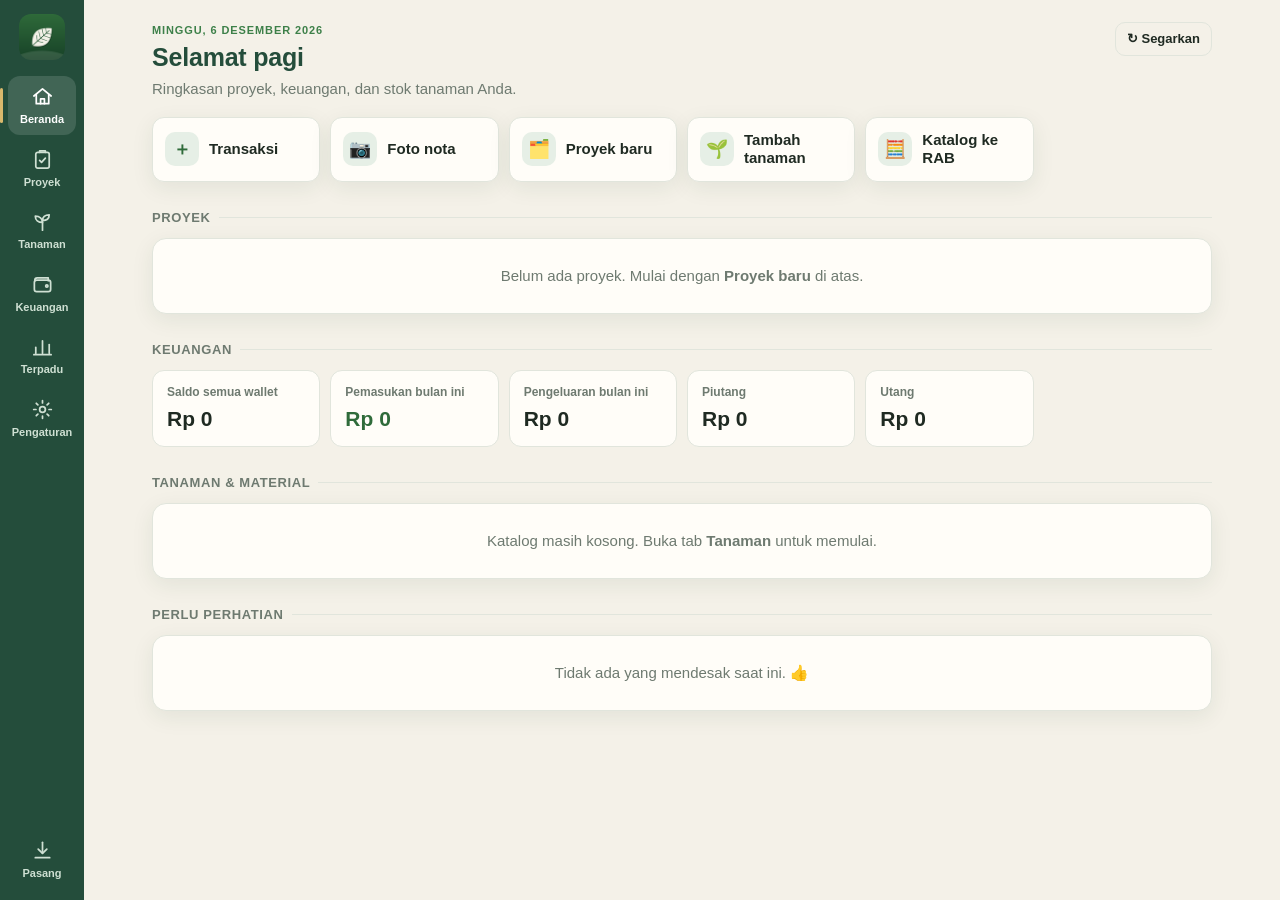
==== juned-landscape-project/index.html @ a7558263 "Juned Landscape" ====
<!doctype html>
<html lang="id">
<head>
<meta charset="utf-8">
<meta name="viewport" content="width=device-width,initial-scale=1,viewport-fit=cover">
<title>Juned Landscape Project</title>
<meta name="description" content="Juned Landscape Project: manajemen proyek lanskap, katalog tanaman &amp; material, dan keuangan dalam satu aplikasi.">
<meta name="theme-color" content="#244d3b">
<link rel="manifest" href="manifest.webmanifest">
<link rel="icon" type="image/png" sizes="32x32" href="icons/favicon-32.png">
<link rel="apple-touch-icon" href="icons/apple-touch-icon.png">
<meta name="apple-mobile-web-app-capable" content="yes">
<meta name="mobile-web-app-capable" content="yes">
<meta name="apple-mobile-web-app-title" content="Juned LP">
<meta name="apple-mobile-web-app-status-bar-style" content="black-translucent">
<meta name="format-detection" content="telephone=no">
<link rel="stylesheet" href="shell.css">
</head>
<body>
<div id="app">
  <aside id="rail" aria-label="Navigasi utama">
    <img class="brand" src="icons/logo-96.png" alt="Juned Landscape Project" width="46" height="46">
    <div id="railNav" style="display:contents"></div>
    <div class="grow"></div>
    <button class="nb inst" id="railInstall" hidden title="Pasang aplikasi"></button>
  </aside>

  <main id="stage">
    <section class="view on" id="v-home" aria-label="Beranda"><div class="page" id="homeBody"></div></section>
    <section class="view" id="v-terpadu" aria-label="Terpadu"><div class="page" id="terpaduBody"></div></section>
    <section class="view" id="v-setelan" aria-label="Pengaturan"><div class="page" id="setelanBody"></div></section>
    <!-- iframe modul dibuat saat pertama dibuka: proyek, tanaman, keuangan -->
  </main>

  <nav id="tabbar" aria-label="Navigasi utama"></nav>
</div>
<div id="toast" role="status" aria-live="polite"></div>
<div id="overlay"></div>

<noscript><p style="padding:20px;color:#fff">Aplikasi ini membutuhkan JavaScript.</p></noscript>
<script src="lib/kv.js"></script>
<script src="lib/common.js"></script>
<script src="shell-core.js"></script>
<script src="shell-pages.js"></script>
<script src="shell-bridge.js"></script>
</body>
</html>
---- juned-landscape-project/shell.css ----
:root{
  --g1:#244d3b;--g2:#2f6b3a;--g3:#3d8049;--mint:#e6efe6;
  --cream:#f4f1e8;--paper:#fffdf8;--ink:#1f2a22;--mut:#6e7a70;--line:#e1e5dc;
  --gold:#d9b86c;--red:#b54845;--clay:#c2410c;--blue:#2b6cb0;
  --rail:84px;--tab:60px;--r:14px;
  --sat:env(safe-area-inset-top,0px);--sab:env(safe-area-inset-bottom,0px);--sal:env(safe-area-inset-left,0px);--sar:env(safe-area-inset-right,0px);
  --shadow:0 6px 22px #1f3a2a14;
}
*{box-sizing:border-box}
html,body{height:100%;margin:0}
body{background:var(--g1);color:var(--ink);font:15px/1.5 -apple-system,BlinkMacSystemFont,"Segoe UI",Roboto,"Helvetica Neue",Arial,sans-serif;-webkit-font-smoothing:antialiased;overscroll-behavior:none;padding-top:var(--sat)}
button,input,select,textarea{font:inherit;color:inherit}
button{cursor:pointer;-webkit-tap-highlight-color:transparent;touch-action:manipulation}
[hidden]{display:none!important}

#app{display:flex;height:100%;height:100dvh;max-height:calc(100dvh - var(--sat));background:var(--cream);overflow:hidden}
@supports not (height:100dvh){#app{height:calc(100vh - var(--sat))}}

/* ---------- Rail (desktop / iPad / landscape) ---------- */
#rail{width:calc(var(--rail) + var(--sal));flex:0 0 auto;background:var(--g1);color:#fff;display:flex;flex-direction:column;align-items:center;padding:12px 0 calc(12px + var(--sab)) var(--sal);gap:4px;overflow-y:auto;scrollbar-width:none}
#rail::-webkit-scrollbar{display:none}
#rail .brand{width:46px;height:46px;border-radius:12px;margin:2px 0 12px;display:block}
.nb{width:68px;border:0;background:transparent;color:#cfe0d3;border-radius:12px;padding:9px 2px 7px;display:flex;flex-direction:column;align-items:center;gap:3px;font-size:11px;font-weight:600;position:relative}
.nb svg{width:23px;height:23px;stroke:currentColor;fill:none;stroke-width:1.8;stroke-linecap:round;stroke-linejoin:round}
.nb:hover{background:#ffffff14;color:#fff}
.nb.on{background:#ffffff22;color:#fff}
.nb.on::before{content:"";position:absolute;left:-8px;top:12px;bottom:12px;width:3px;border-radius:3px;background:var(--gold)}
#rail .grow{flex:1}
#rail .inst{margin-top:6px}

/* ---------- Stage ---------- */
#stage{flex:1;min-width:0;position:relative;background:var(--cream)}
.view{position:absolute;inset:0;overflow:auto;-webkit-overflow-scrolling:touch;display:none}
.view.on{display:block}
iframe.view{border:0;width:100%;height:100%;background:var(--cream)}
.page{max-width:1100px;margin:0 auto;padding:22px 20px 48px}

/* ---------- Tab bar (phone) ---------- */
#tabbar{display:none;background:#fffdf8f2;border-top:1px solid var(--line);padding:4px 4px calc(4px + var(--sab));backdrop-filter:blur(14px);-webkit-backdrop-filter:blur(14px)}
#tabbar .nb{flex:1;width:auto;color:var(--mut);padding:6px 2px 4px;border-radius:10px}
#tabbar .nb.on{background:transparent;color:var(--g2)}
#tabbar .nb.on::before{display:none}
#tabbar .nb.on svg{stroke-width:2.2}
@media (max-width:700px){
  #app{flex-direction:column}
  #rail{display:none}
  #tabbar{display:flex;flex:0 0 auto}
  .page{padding:16px 14px 36px}
}

/* ---------- Typography / cards ---------- */
h1,h2,h3{margin:0;letter-spacing:-.2px}
.ph{display:flex;align-items:flex-start;justify-content:space-between;gap:12px;margin-bottom:16px;flex-wrap:wrap}
.ph h1{font-size:25px;font-weight:800;color:var(--g1)}
.ph p{margin:2px 0 0;color:var(--mut)}
.eyebrow{font-size:11px;font-weight:800;letter-spacing:.9px;color:var(--g3);text-transform:uppercase}
.sec{font-size:13px;font-weight:800;letter-spacing:.6px;text-transform:uppercase;color:var(--mut);margin:26px 0 10px;display:flex;align-items:center;gap:8px}
.sec::after{content:"";flex:1;height:1px;background:var(--line)}
.card{background:var(--paper);border:1px solid var(--line);border-radius:var(--r);padding:16px;box-shadow:var(--shadow)}
.card h3{font-size:16px;font-weight:800}
.small,small{color:var(--mut);font-size:13px}
.grid{display:grid;gap:10px}
.stats{grid-template-columns:repeat(auto-fill,minmax(155px,1fr))}
.stat{background:var(--paper);border:1px solid var(--line);border-radius:12px;padding:12px 14px}
.stat span{display:block;font-size:12px;color:var(--mut);font-weight:600}
.stat b{display:block;font-size:21px;font-weight:800;margin-top:2px;overflow-wrap:anywhere}
.stat small{display:block;margin-top:1px}
.stat.warn b{color:var(--clay)}.stat.good b{color:var(--g2)}.stat.bad b{color:var(--red)}
.stat.lock b{font-size:15px;color:var(--mut)}

/* ---------- Buttons / inputs ---------- */
.btn{border:0;background:var(--g2);color:#fff;border-radius:10px;padding:10px 16px;font-weight:700;min-height:42px;display:inline-flex;align-items:center;justify-content:center;gap:7px}
.btn:hover{background:var(--g3)}
.btn.ghost{background:transparent;color:var(--ink);border:1px solid var(--line)}
.btn.ghost:hover{background:#eef2e9}
.btn.danger{background:var(--red)}
.btn.sm{padding:6px 11px;min-height:34px;font-size:13px}
.btn:disabled{opacity:.5;cursor:not-allowed}
.btn:focus-visible,.nb:focus-visible,input:focus-visible,select:focus-visible{outline:2px solid var(--gold);outline-offset:2px}
input[type=text],input[type=number],input[type=search],select{background:#fff;border:1px solid var(--line);border-radius:10px;padding:9px 11px;min-height:42px;width:100%;font-size:16px}
label.f{display:block;font-size:13px;font-weight:700;color:var(--mut);margin-bottom:10px}
label.f>*:not(span){margin-top:4px;font-weight:400;color:var(--ink)}
.row{display:flex;gap:8px;flex-wrap:wrap;align-items:center}
.sp{flex:1}

/* ---------- Quick actions ---------- */
.qa{grid-template-columns:repeat(auto-fill,minmax(150px,1fr))}
.qa button{line-height:1.25;background:var(--paper);border:1px solid var(--line);border-radius:12px;padding:13px 12px;text-align:left;display:flex;gap:10px;align-items:center;font-weight:700;box-shadow:var(--shadow)}
.qa button:hover{border-color:var(--g3)}
.qa .ico{width:34px;height:34px;border-radius:10px;background:var(--mint);color:var(--g2);display:grid;place-items:center;font-size:18px;flex:0 0 auto}

/* ---------- Lists ---------- */
.list{display:flex;flex-direction:column;gap:8px}
.item{display:flex;gap:11px;align-items:center;background:var(--paper);border:1px solid var(--line);border-radius:12px;padding:11px 13px;text-align:left;width:100%}
button.item:hover{border-color:var(--g3)}
.item .ic{width:34px;height:34px;border-radius:10px;display:grid;place-items:center;flex:0 0 auto;background:var(--mint);font-size:16px}
.item.warn .ic{background:#fdeadb}.item.bad .ic{background:#f6dcda}
.item b{display:block;font-weight:700}
.item .go{margin-left:auto;color:var(--mut)}
.bar{height:7px;background:#e6eadf;border-radius:7px;overflow:hidden}
.bar i{display:block;height:100%;background:var(--g2);border-radius:7px}
.pj{cursor:pointer;display:block;width:100%;text-align:left}
.pj:hover{border-color:var(--g3)}
.pj .top{display:flex;justify-content:space-between;gap:10px;align-items:flex-start;margin-bottom:8px}
.pj h3{font-size:15px}
.banner{display:flex;gap:12px;align-items:center;padding:12px 14px;border-radius:12px;background:#fdf3d8;border:1px solid #efd9a0;margin-bottom:12px;flex-wrap:wrap}
.banner.info{background:#e8f0f9;border-color:#c5d8ee}
.banner .sp{min-width:140px}
.pill{display:inline-block;background:var(--mint);color:var(--g1);border-radius:99px;padding:2px 10px;font-size:12px;font-weight:700}
.pill.off{background:#f6dcda;color:var(--red)}

/* ---------- Terpadu ---------- */
.mgrid{display:grid;grid-template-columns:repeat(auto-fit,minmax(135px,1fr));gap:8px;margin:10px 0}
.mgrid div{background:#f6f7f1;border-radius:10px;padding:8px 10px}
.mgrid span{display:block;font-size:11.5px;color:var(--mut);font-weight:600}
.mgrid b{display:block;font-size:15px;overflow-wrap:anywhere}
.kas{border:1px dashed #c7d3c2;border-radius:10px;padding:9px 11px;font-size:13.5px;margin-bottom:10px;background:#fbfcf7}
.kas b.pos{color:var(--g2)}.kas b.neg{color:var(--red)}

/* ---------- Modal / sheet ---------- */
.mback{position:fixed;inset:0;background:#10201688;z-index:100;display:flex;align-items:center;justify-content:center;padding:calc(16px + var(--sat)) 14px calc(16px + var(--sab))}
.mbox{background:var(--paper);border-radius:18px;width:100%;max-width:560px;max-height:100%;display:flex;flex-direction:column;box-shadow:0 20px 60px #0005}
.mbox.wide{max-width:760px}
.mhead{display:flex;align-items:center;gap:10px;padding:14px 16px;border-bottom:1px solid var(--line)}
.mhead h3{flex:1;font-size:17px}
.mhead .x{border:0;background:transparent;font-size:20px;color:var(--mut);width:36px;height:36px;border-radius:10px}
.mbody{padding:14px 16px;overflow:auto;-webkit-overflow-scrolling:touch;flex:1}
.mfoot{display:flex;gap:8px;justify-content:flex-end;padding:12px 16px;border-top:1px solid var(--line);flex-wrap:wrap;align-items:center}
.mfoot .sp{min-width:0}
@media (max-width:700px){
  .mback{align-items:flex-end;padding:0}
  .mbox{max-width:none;border-radius:18px 18px 0 0;max-height:92%;padding-bottom:var(--sab)}
}
.tabs{display:flex;gap:6px;margin-bottom:10px;overflow-x:auto}
.tabs button{border:1px solid var(--line);background:#fff;border-radius:99px;padding:7px 14px;font-weight:700;white-space:nowrap;color:var(--mut)}
.tabs button.on{background:var(--g2);border-color:var(--g2);color:#fff}
.prow{display:flex;gap:10px;align-items:center;padding:9px 2px;border-bottom:1px solid #eef0e8}
.prow>div{flex:1;min-width:0}
.prow b{display:block;overflow:hidden;text-overflow:ellipsis;white-space:nowrap}
.prow input{width:96px;flex:0 0 auto;min-height:38px;padding:6px 9px;text-align:right}
.prow.sel{background:#f0f6ec}
.empty{padding:26px 10px;text-align:center;color:var(--mut)}

/* ---------- Toast ---------- */
#toast{position:fixed;left:50%;transform:translateX(-50%) translateY(20px);bottom:calc(var(--tab) + var(--sab) + 18px);background:#1f2a22;color:#fff;padding:11px 16px;border-radius:12px;opacity:0;pointer-events:none;transition:.25s;z-index:200;max-width:min(92vw,520px);font-weight:600;font-size:14px;display:flex;gap:12px;align-items:center}
#toast.show{opacity:1;transform:translateX(-50%) translateY(0);pointer-events:auto}
#toast button{background:#ffffff26;color:#fff;border:0;border-radius:8px;padding:5px 10px;font-weight:700}
@media (min-width:701px){#toast{bottom:24px}}

details.dd{border:1px solid var(--line);border-radius:12px;padding:10px 13px;margin-top:8px;background:#fff}
details.dd summary{font-weight:700;cursor:pointer}
details.dd ol{margin:8px 0 2px;padding-left:20px}
.kv{display:grid;grid-template-columns:auto 1fr;gap:4px 14px;font-size:14px}
.kv span{color:var(--mut)}
.split{display:grid;grid-template-columns:repeat(auto-fit,minmax(300px,1fr));gap:12px}
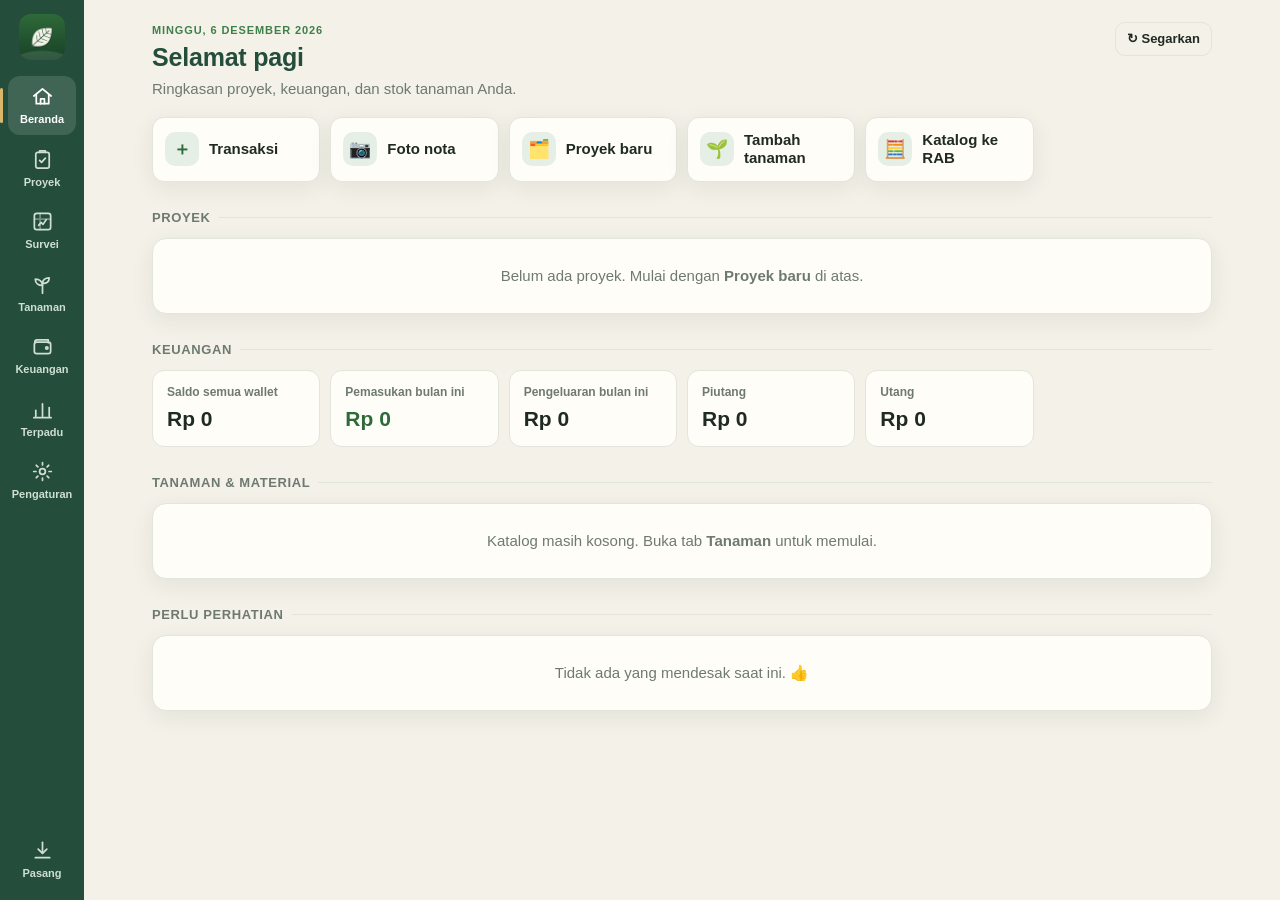
==== commit 42d3c0f0: "V10" ====
--- a/juned-landscape-project/index.html
+++ b/juned-landscape-project/index.html
@@ -22,6 +22,7 @@
     <img class="brand" src="icons/logo-96.png" alt="Juned Landscape Project" width="46" height="46">
     <div id="railNav" style="display:contents"></div>
     <div class="grow"></div>
+    <button class="nb" id="railSync" hidden title="Sinkron antar perangkat"></button>
     <button class="nb inst" id="railInstall" hidden title="Pasang aplikasi"></button>
   </aside>
 
@@ -43,5 +44,8 @@
 <script src="shell-core.js"></script>
 <script src="shell-pages.js"></script>
 <script src="shell-bridge.js"></script>
+<script src="shell-sync.js"></script>
+<script src="shell-onedrive.js"></script>
+<script src="shell-space.js"></script>
 </body>
 </html>
--- a/juned-landscape-project/shell.css
+++ b/juned-landscape-project/shell.css
@@ -153,3 +153,9 @@
 .kv{display:grid;grid-template-columns:auto 1fr;gap:4px 14px;font-size:14px}
 .kv span{color:var(--mut)}
 .split{display:grid;grid-template-columns:repeat(auto-fit,minmax(300px,1fr));gap:12px}
+
+#railSync .syncdot{}
+#railSync[data-s=err]{color:#f6b3ae}#railSync[data-s=pending]{color:var(--gold)}#railSync[data-s=offline]{opacity:.6}
+#railSync[data-s=syncing] svg{animation:jspin 1.2s linear infinite}
+@keyframes jspin{to{transform:rotate(360deg)}}
+a.syncpill{text-decoration:none}
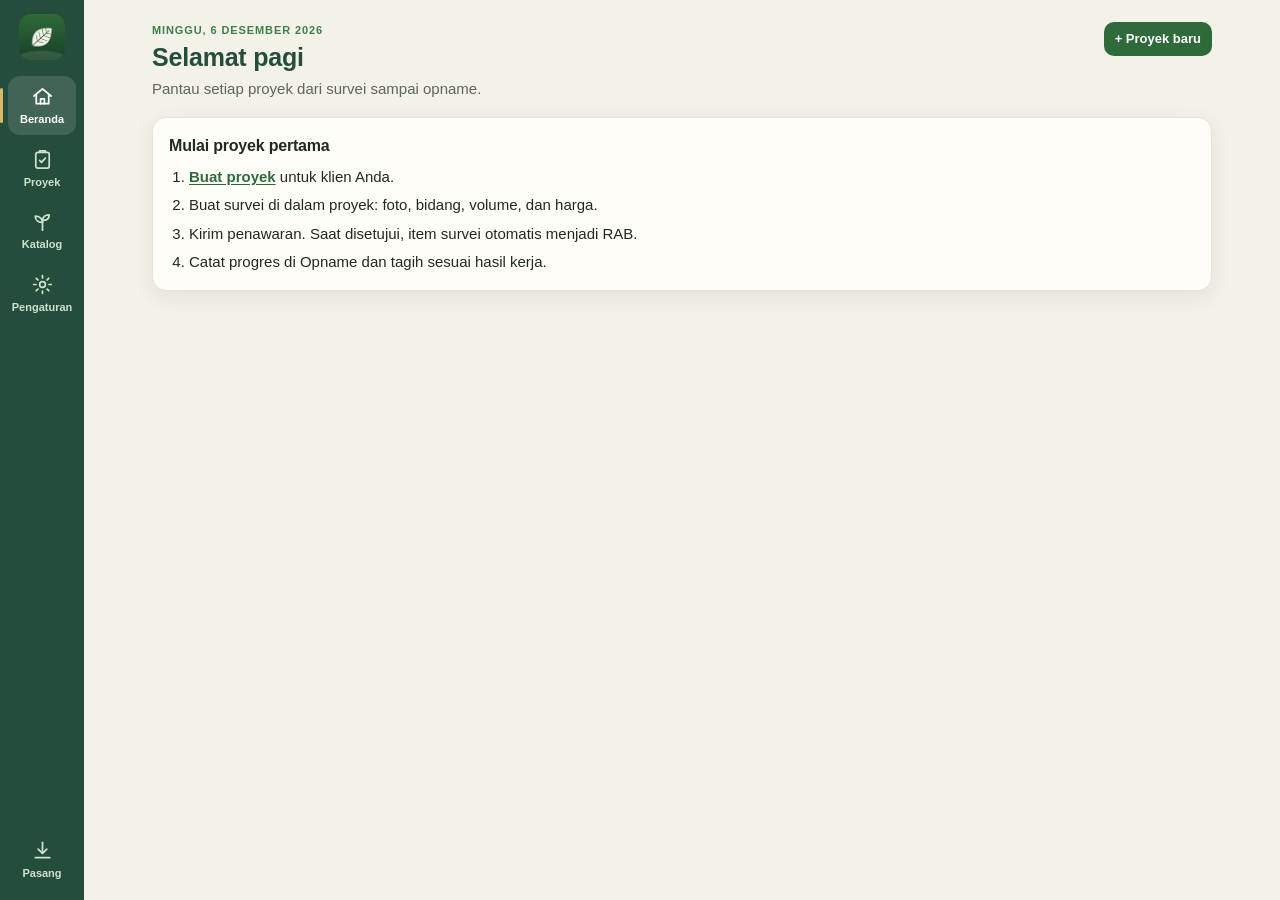
==== commit fb943b04: "Fokus pantau proyek: survei, penawaran, RAB, opname (v1.6.0) - Lepas modul Keuangan; data lama tetap" ====
--- a/juned-landscape-project/index.html
+++ b/juned-landscape-project/index.html
@@ -4,7 +4,7 @@
 <meta charset="utf-8">
 <meta name="viewport" content="width=device-width,initial-scale=1,viewport-fit=cover">
 <title>Juned Landscape Project</title>
-<meta name="description" content="Juned Landscape Project: manajemen proyek lanskap, katalog tanaman &amp; material, dan keuangan dalam satu aplikasi.">
+<meta name="description" content="Juned Landscape Project: pantau proyek lanskap dari survei, penawaran, RAB, sampai opname dalam satu aplikasi.">
 <meta name="theme-color" content="#244d3b">
 <link rel="manifest" href="manifest.webmanifest">
 <link rel="icon" type="image/png" sizes="32x32" href="icons/favicon-32.png">
@@ -27,10 +27,10 @@
   </aside>
 
   <main id="stage">
+    <div id="svbar"><button type="button" class="btn ghost sm" id="svBack">‹ Kembali ke proyek</button><div id="svText"></div></div>
     <section class="view on" id="v-home" aria-label="Beranda"><div class="page" id="homeBody"></div></section>
-    <section class="view" id="v-terpadu" aria-label="Terpadu"><div class="page" id="terpaduBody"></div></section>
     <section class="view" id="v-setelan" aria-label="Pengaturan"><div class="page" id="setelanBody"></div></section>
-    <!-- iframe modul dibuat saat pertama dibuka: proyek, tanaman, keuangan -->
+    <!-- iframe modul dibuat saat pertama dibuka: proyek, survei, tanaman -->
   </main>
 
   <nav id="tabbar" aria-label="Navigasi utama"></nav>
@@ -41,6 +41,8 @@
 <noscript><p style="padding:20px;color:#fff">Aplikasi ini membutuhkan JavaScript.</p></noscript>
 <script src="lib/kv.js"></script>
 <script src="lib/common.js"></script>
+<script src="lib/survei-calc.js"></script>
+<script src="lib/sync-merge.js"></script>
 <script src="shell-core.js"></script>
 <script src="shell-pages.js"></script>
 <script src="shell-bridge.js"></script>
--- a/juned-landscape-project/shell.css
+++ b/juned-landscape-project/shell.css
@@ -1,6 +1,6 @@
 :root{
   --g1:#244d3b;--g2:#2f6b3a;--g3:#3d8049;--mint:#e6efe6;
-  --cream:#f4f1e8;--paper:#fffdf8;--ink:#1f2a22;--mut:#6e7a70;--line:#e1e5dc;
+  --cream:#f4f1e8;--paper:#fffdf8;--ink:#1f2a22;--mut:#5c675e;--line:#e1e5dc;
   --gold:#d9b86c;--red:#b54845;--clay:#c2410c;--blue:#2b6cb0;
   --rail:84px;--tab:60px;--r:14px;
   --sat:env(safe-area-inset-top,0px);--sab:env(safe-area-inset-bottom,0px);--sal:env(safe-area-inset-left,0px);--sar:env(safe-area-inset-right,0px);
@@ -8,6 +8,7 @@
 }
 *{box-sizing:border-box}
 html,body{height:100%;margin:0}
+/* Font sistem dipilih sengaja: aplikasi dipasang sebagai PWA di HP, jadi muat instan tanpa unduhan font dan terbaca jelas di layar kecil. */
 body{background:var(--g1);color:var(--ink);font:15px/1.5 -apple-system,BlinkMacSystemFont,"Segoe UI",Roboto,"Helvetica Neue",Arial,sans-serif;-webkit-font-smoothing:antialiased;overscroll-behavior:none;padding-top:var(--sat)}
 button,input,select,textarea{font:inherit;color:inherit}
 button{cursor:pointer;-webkit-tap-highlight-color:transparent;touch-action:manipulation}
@@ -159,3 +160,41 @@
 #railSync[data-s=syncing] svg{animation:jspin 1.2s linear infinite}
 @keyframes jspin{to{transform:rotate(360deg)}}
 a.syncpill{text-decoration:none}
+
+@media (prefers-reduced-motion:reduce){#railSync[data-s=syncing] svg{animation:none}#toast{transition:none}}
+
+/* ---------- Survei terbuka dari dalam Proyek ---------- */
+#svbar{display:none;position:absolute;inset:0 0 auto 0;height:54px;z-index:2;align-items:center;gap:12px;padding:0 12px;background:var(--paper);border-bottom:1px solid var(--line)}
+#stage.svmode #svbar{display:flex}
+#stage.svmode iframe#v-survei{top:54px;height:calc(100% - 54px)}
+#svBack{flex:0 0 auto;min-height:44px}
+#svText{min-width:0;line-height:1.25}
+#svText b,#svText small{display:block;white-space:nowrap;overflow:hidden;text-overflow:ellipsis}
+
+/* ---------- Pantauan tahap proyek: garis tahap adalah motif utama aplikasi ---------- */
+.pipe{display:grid;grid-template-columns:repeat(5,minmax(0,1fr));background:var(--paper);border:1px solid var(--line);border-radius:var(--r);overflow:hidden}
+.pipe button{border:0;border-left:1px solid var(--line);background:transparent;padding:12px 4px 10px;min-height:68px;display:flex;flex-direction:column;align-items:center;gap:1px;position:relative}
+.pipe button:first-child{border-left:0}
+.pipe button:hover{background:var(--mint)}
+.pipe button.on{background:var(--g1);color:#fff}
+.pipe button:focus-visible{outline:2px solid var(--gold);outline-offset:-2px}
+.pipe b{font-size:23px;line-height:1.15;font-weight:800}
+.pipe span{font-size:12px;font-weight:600;color:var(--mut)}
+.pipe .on span{color:#e6efe6}
+.track{display:grid;grid-template-columns:repeat(5,1fr);gap:3px;margin:2px 0 9px}
+.track i{height:6px;background:#e6eadf;border-radius:2px}
+.track i.done{background:var(--g2)}
+.track i.now{background:var(--gold)}
+.pjgrid{grid-template-columns:repeat(auto-fill,minmax(270px,1fr))}
+.pj .top b{font-size:13px;color:var(--g2);white-space:nowrap}
+.pjm{display:flex;flex-wrap:wrap;gap:2px 12px;font-size:13px;color:var(--mut)}
+.pjm .lt{color:var(--clay);font-weight:700}
+.item .tag{flex:0 0 76px;font-size:12px;font-weight:700;color:var(--g1);background:var(--mint);border-radius:7px;padding:5px 2px;text-align:center}
+.item.warn .tag{background:#fdeadb;color:#9a3412}
+.item>div{min-width:0}
+.item small{display:block;overflow-wrap:anywhere}
+.guide{margin-top:12px}
+.guide ol{margin:8px 0 0;padding-left:20px;display:grid;gap:6px}
+.lnk{border:0;background:none;padding:0;color:var(--g2);font-weight:700;text-decoration:underline;text-underline-offset:2px;min-height:0}
+.lnk:focus-visible{outline:2px solid var(--gold);outline-offset:2px}
+details.dd[style*="grid-column"]{background:var(--paper)}
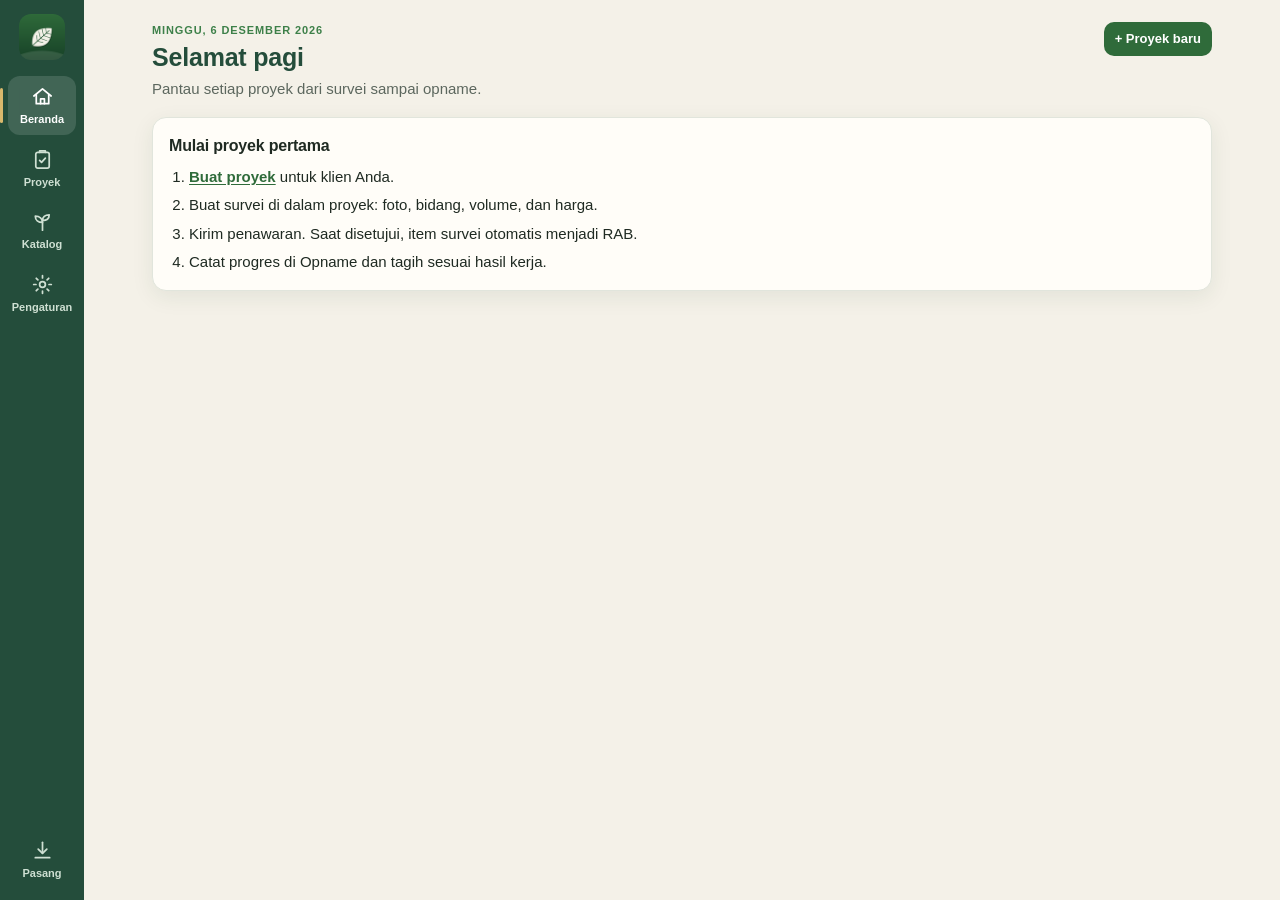
==== commit a755e63c: "Gemini kenali tanaman, Google Drive, koneksi bawaan, survei per jenis (v1.8.0) - Katalog: foto tanam" ====
--- a/juned-landscape-project/index.html
+++ b/juned-landscape-project/index.html
@@ -39,15 +39,19 @@
 <div id="overlay"></div>
 
 <noscript><p style="padding:20px;color:#fff">Aplikasi ini membutuhkan JavaScript.</p></noscript>
+<script src="config.js"></script>
 <script src="lib/kv.js"></script>
 <script src="lib/common.js"></script>
 <script src="lib/survei-calc.js"></script>
 <script src="lib/sync-merge.js"></script>
+<script src="lib/proyek-logic.js"></script>
+<script src="lib/gdrive-backup.js"></script>
 <script src="shell-core.js"></script>
 <script src="shell-pages.js"></script>
 <script src="shell-bridge.js"></script>
 <script src="shell-sync.js"></script>
 <script src="shell-onedrive.js"></script>
+<script src="shell-gdrive.js"></script>
 <script src="shell-space.js"></script>
 </body>
 </html>
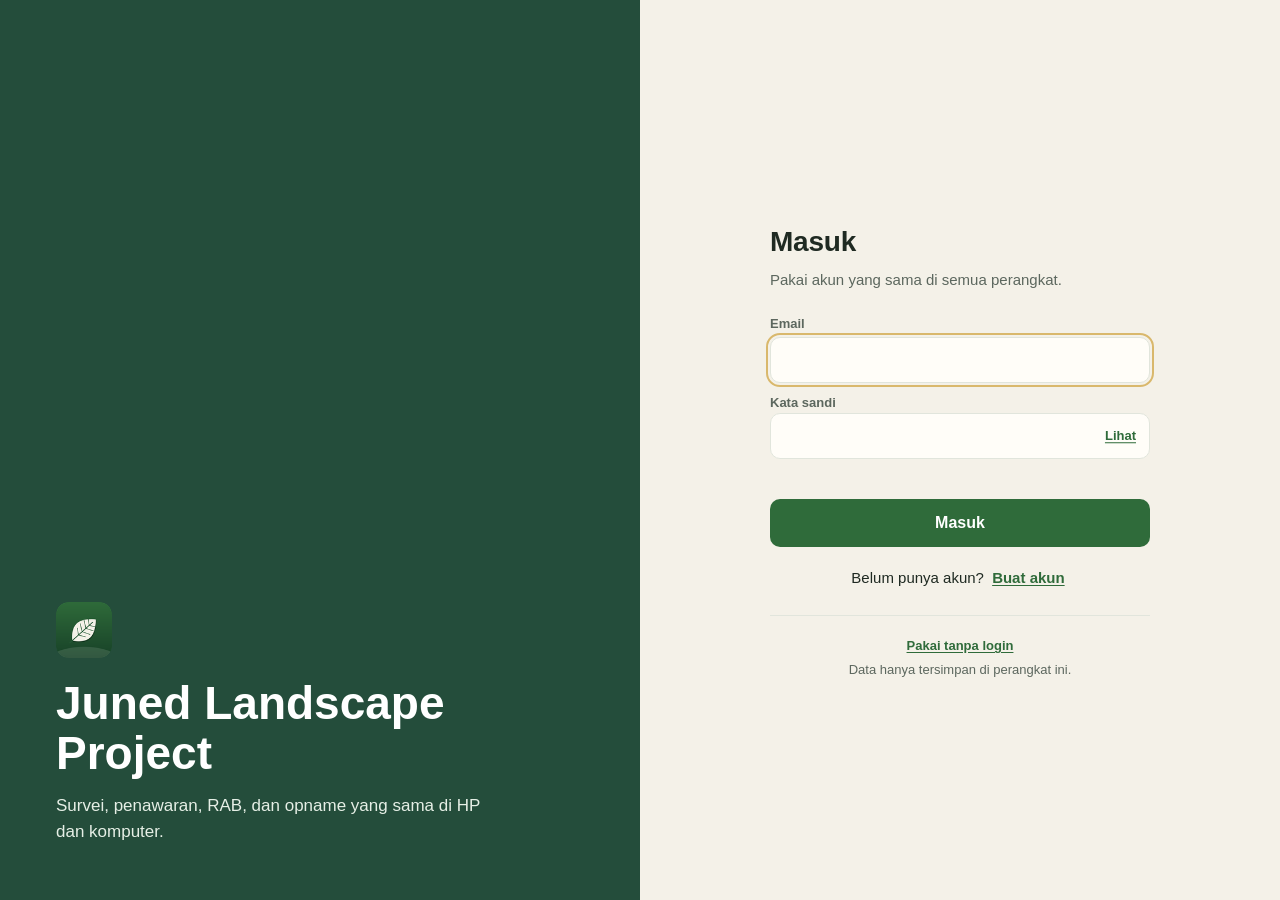
==== commit 1ba9bef4: "Layar login di awal aplikasi, sesi sinkron lebih tahan gangguan (v1.12.0) Co-Authored-By: Claude Opu" ====
--- a/juned-landscape-project/index.html
+++ b/juned-landscape-project/index.html
@@ -46,10 +46,12 @@
 <script src="lib/sync-merge.js"></script>
 <script src="lib/proyek-logic.js"></script>
 <script src="lib/gdrive-backup.js"></script>
+<script src="lib/login-logic.js"></script>
 <script src="shell-core.js"></script>
 <script src="shell-pages.js"></script>
 <script src="shell-bridge.js"></script>
 <script src="shell-sync.js"></script>
+<script src="shell-login.js"></script>
 <script src="shell-onedrive.js"></script>
 <script src="shell-gdrive.js"></script>
 <script src="shell-space.js"></script>
--- a/juned-landscape-project/shell.css
+++ b/juned-landscape-project/shell.css
@@ -198,3 +198,34 @@
 .lnk{border:0;background:none;padding:0;color:var(--g2);font-weight:700;text-decoration:underline;text-underline-offset:2px;min-height:0}
 .lnk:focus-visible{outline:2px solid var(--gold);outline-offset:2px}
 details.dd[style*="grid-column"]{background:var(--paper)}
+
+/* ---------- Layar login ---------- */
+#login{position:fixed;inset:0;z-index:90;display:grid;grid-template-columns:minmax(0,1fr) minmax(0,1fr);background:var(--g1);color:#fff;overflow-y:auto}
+.lg-brand{display:flex;flex-direction:column;justify-content:flex-end;padding:calc(40px + var(--sat)) 56px 56px calc(56px + var(--sal))}
+.lg-brand img{border-radius:12px;margin-bottom:20px}
+.lg-name{margin:0;font-size:clamp(30px,3.6vw,46px);line-height:1.1;font-weight:800;max-width:12em;overflow-wrap:break-word;min-width:0}
+.lg-line{margin:14px 0 0;font-size:17px;max-width:26em;color:var(--mint)}
+.lg-side{background:var(--cream);color:var(--ink);display:flex;align-items:center;justify-content:center;padding:calc(32px + var(--sat)) calc(24px + var(--sar)) calc(32px + var(--sab)) 24px}
+.lg-form{width:100%;max-width:380px}
+.lg-form h1{margin:0;font-size:28px;font-weight:800}
+.lg-sub{margin:6px 0 22px;color:var(--mut)}
+.lg-form input{width:100%;min-height:46px;font-size:16px;background:var(--paper);border:1px solid var(--line);border-radius:10px;padding:9px 12px}
+.lg-pass{position:relative;display:block}
+.lg-pass input{padding-right:112px}
+.lg-pass .lnk{position:absolute;right:10px;top:50%;transform:translateY(-50%);margin:0}
+.lg-msg{min-height:22px;margin:2px 0 8px;font-size:14px;color:var(--mut)}
+.lg-msg.err{color:var(--red);font-weight:600}
+.lg-go{width:100%;min-height:48px;font-size:16px}
+.lg-alt{margin:16px 0 0;text-align:center}
+.lg-skip{margin:22px 0 0;padding-top:16px;border-top:1px solid var(--line);text-align:center;font-size:13px;color:var(--mut)}
+.lg-form .lnk{background:none;border:0;padding:4px;color:var(--g2);font-weight:700;text-decoration:underline}
+.lg-form .lnk:focus-visible{outline:2px solid var(--gold);outline-offset:2px}
+@media (max-width:760px){
+  #login{display:block;background:var(--cream)}
+  .lg-brand{background:var(--g1);padding:calc(18px + var(--sat)) 20px 18px calc(20px + var(--sal));flex-direction:row;flex-wrap:wrap;align-items:center;justify-content:flex-start;gap:12px}
+  .lg-brand img{width:40px;height:40px;margin:0}
+  .lg-name{font-size:20px}
+  .lg-line{display:none}
+  .lg-side{display:block;padding:24px 20px calc(24px + var(--sab))}
+  .lg-form{margin:0 auto}
+}
